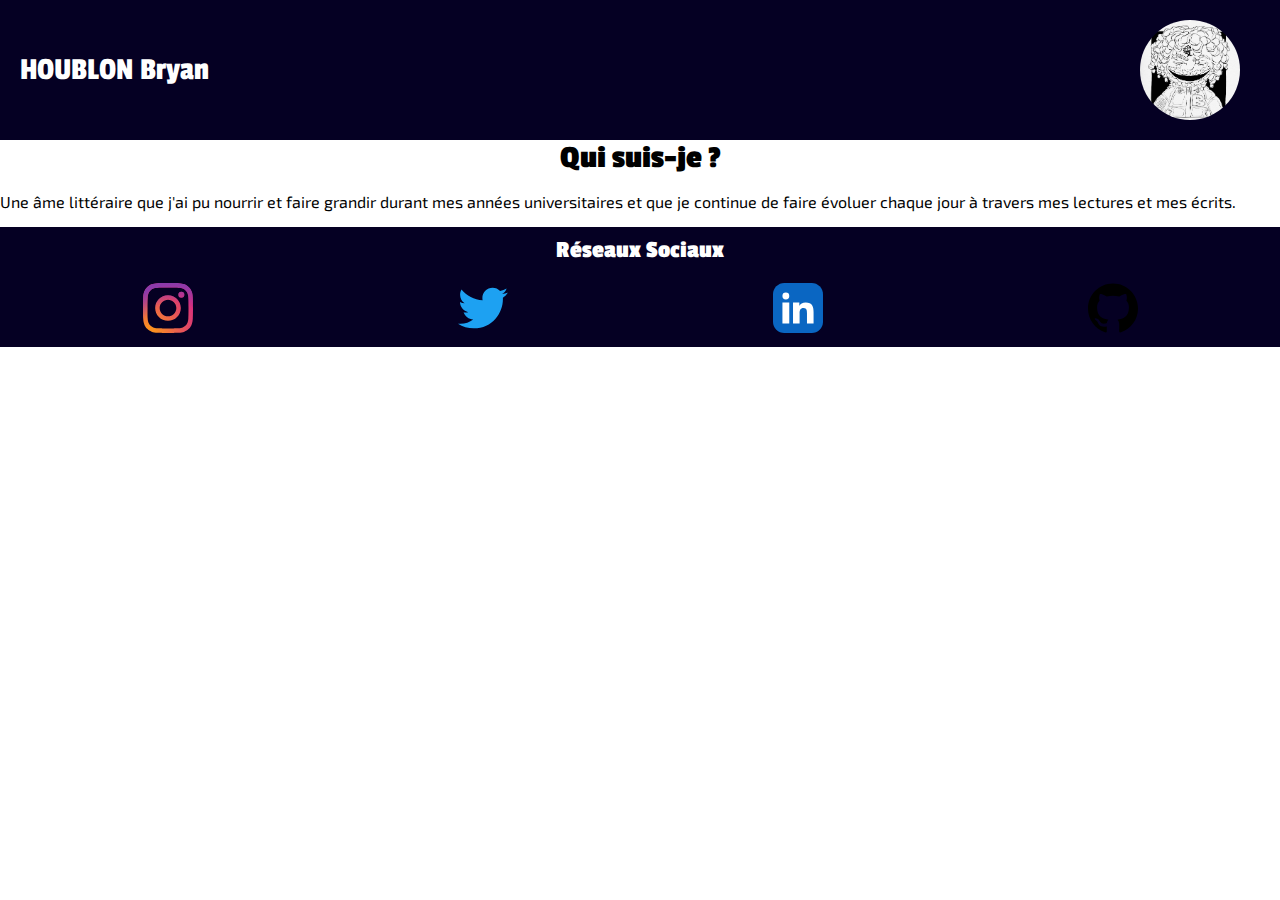
==== template.html @ 1bfe6172 "ajout du site" ====
<!DOCTYPE html>
<html lang="fr">
  <head>
    <meta charset="UTF-8" />

    <meta name="viewport" content="width=device-width, initial-scale=1.0" />

    <link href="styles.css" rel="stylesheet" />

    <link rel="preconnect" href="https://fonts.googleapis.com" />
    <link rel="preconnect" href="https://fonts.gstatic.com" crossorigin />
    <link
      href="https://fonts.googleapis.com/css2?family=DynaPuff&display=swap"
      rel="stylesheet"
    />

    <link
      href="https://fonts.googleapis.com/css2?family=Exo+2:ital,wght@1,300&display=swap"
      rel="stylesheet"
    />
    <link
      href="https://fonts.googleapis.com/css2?family=Passion+One&display=swap"
      rel="stylesheet"
    />

    <title>Qui est Bryan</title>
  </head>

  <body class="backGroundMultiColor">
    <header>
      <a href="index.html">
        <p class="fontSize">HOUBLON Bryan</p>
      </a>

      <img id="rotation" src="/images/taylor.JPG" alt="Jeune bg mignon" />
    </header>

    <main>
      <article>
        <h1>Qui suis-je ?</h1>
        <p>
          Une âme littéraire que j'ai pu nourrir et faire grandir durant mes
          années universitaires et que je continue de faire évoluer chaque jour
          à travers mes lectures et mes écrits.
        </p>
      </article>
      <article></article>
    </main>

    <footer>
      <h1>Réseaux Sociaux</h1>
      <div>
        <a class="scale" href="https://www.instagram.com/tayylor_h/"
          ><img src="/images/instalogo.svg" alt="logo instagram"
        /></a>
        <a class="scaleReverse" href="https://twitter.com/HopsTaylor"
          ><img src="/images/twitterlogo.svg" alt="logo twitter"
        /></a>
        <a
          class="scale"
          href="https://www.linkedin.com/in/bryan-houblon-172121211/"
          ><img src="/images/linkedinlogo.svg" alt="logo linkedIn"
        /></a>
        <a class="scaleReverse" href="https://github.com/Tayyyyylor">
          <img src="/images/githublogo.svg" alt="logo linkedIn"
        /></a>
      </div>
    </footer>
  </body>
</html>
---- styles.css ----
body {
  margin: 0;
}

h1 {
  text-align: center;
  margin: 0;
  font-family: "Passion One", cursive;
}

button {
  font-family: "DynaPuff", cursive;
}

a {
  text-decoration: none;
  color: white;
}

.fontSize {
  font-size: 2rem;
}

#rotation {
  -webkit-animation: rotate 5s linear infinite;
          animation: rotate 5s linear infinite;
}

@-webkit-keyframes bounce {
  0% {
    transform: translateY(-100%);
    opacity: 0;
  }
  5% {
    transform: translateY(-100%);
    opacity: 1;
  }
  15% {
    transform: translateY(0);
    padding-bottom: 5px;
  }
  30% {
    transform: translateY(-50%);
  }
  40% {
    transform: translateY(0%);
    padding-bottom: 6px;
  }
  50% {
    transform: translateY(-30%);
  }
  70% {
    transform: translateY(0%);
    padding-bottom: 7px;
  }
  80% {
    transform: translateY(-15%);
  }
  90% {
    transform: translateY(0%);
    padding-bottom: 8px;
  }
  95% {
    transform: translateY(-7%);
  }
  97% {
    transform: translateY(0%);
    padding-bottom: 9px;
  }
  99% {
    transform: translateY(-3%);
  }
  100% {
    transform: translateY(0);
    padding-bottom: 9px;
    opacity: 1;
  }
}

@keyframes bounce {
  0% {
    transform: translateY(-100%);
    opacity: 0;
  }
  5% {
    transform: translateY(-100%);
    opacity: 1;
  }
  15% {
    transform: translateY(0);
    padding-bottom: 5px;
  }
  30% {
    transform: translateY(-50%);
  }
  40% {
    transform: translateY(0%);
    padding-bottom: 6px;
  }
  50% {
    transform: translateY(-30%);
  }
  70% {
    transform: translateY(0%);
    padding-bottom: 7px;
  }
  80% {
    transform: translateY(-15%);
  }
  90% {
    transform: translateY(0%);
    padding-bottom: 8px;
  }
  95% {
    transform: translateY(-7%);
  }
  97% {
    transform: translateY(0%);
    padding-bottom: 9px;
  }
  99% {
    transform: translateY(-3%);
  }
  100% {
    transform: translateY(0);
    padding-bottom: 9px;
    opacity: 1;
  }
}
@-webkit-keyframes fade {
  0% {
    opacity: 0;
  }
  20% {
    opacity: 0.2;
  }
  30% {
    opacity: 0.3;
  }
  40% {
    opacity: 0.4;
  }
  50% {
    opacity: 0.5;
  }
  60% {
    opacity: 0.6;
  }
  70% {
    opacity: 0.7;
  }
  80% {
    opacity: 0.8;
  }
  90% {
    opacity: 0.9;
  }
  100% {
    opacity: 1;
  }
}
@keyframes fade {
  0% {
    opacity: 0;
  }
  20% {
    opacity: 0.2;
  }
  30% {
    opacity: 0.3;
  }
  40% {
    opacity: 0.4;
  }
  50% {
    opacity: 0.5;
  }
  60% {
    opacity: 0.6;
  }
  70% {
    opacity: 0.7;
  }
  80% {
    opacity: 0.8;
  }
  90% {
    opacity: 0.9;
  }
  100% {
    opacity: 1;
  }
}
@-webkit-keyframes runLeft {
  0% {
    transform: translateX(-100%);
  }
  100% {
    transform: translateX(0);
  }
}
@keyframes runLeft {
  0% {
    transform: translateX(-100%);
  }
  100% {
    transform: translateX(0);
  }
}
@-webkit-keyframes runRight {
  0% {
    transform: translateX(100%);
  }
  100% {
    transform: translateX(0);
  }
}
@keyframes runRight {
  0% {
    transform: translateX(100%);
  }
  100% {
    transform: translateX(0);
  }
}
@-webkit-keyframes runBottom {
  0% {
    transform: translateY(-100%);
  }
  100% {
    transform: translateY(0);
  }
}
@keyframes runBottom {
  0% {
    transform: translateY(-100%);
  }
  100% {
    transform: translateY(0);
  }
}
@-webkit-keyframes rotate {
  0% {
    transform: rotate(0deg);
  }
  100% {
    transform: rotate(359deg);
  }
}
@keyframes rotate {
  0% {
    transform: rotate(0deg);
  }
  100% {
    transform: rotate(359deg);
  }
}
@-webkit-keyframes scale {
  0% {
    transform: scale(0.8);
  }
  20% {
    transform: scale(1);
  }
  50% {
    transform: scale(1.2);
  }
  80% {
    transform: scale(1);
  }
  100% {
    transform: scale(0.8);
  }
}
@keyframes scale {
  0% {
    transform: scale(0.8);
  }
  20% {
    transform: scale(1);
  }
  50% {
    transform: scale(1.2);
  }
  80% {
    transform: scale(1);
  }
  100% {
    transform: scale(0.8);
  }
}
@-webkit-keyframes scaleReverse {
  0% {
    transform: scale(1.2);
  }
  20% {
    transform: scale(1);
  }
  50% {
    transform: scale(0.8);
  }
  80% {
    transform: scale(1);
  }
  100% {
    transform: scale(1.2);
  }
}
@keyframes scaleReverse {
  0% {
    transform: scale(1.2);
  }
  20% {
    transform: scale(1);
  }
  50% {
    transform: scale(0.8);
  }
  80% {
    transform: scale(1);
  }
  100% {
    transform: scale(1.2);
  }
}
header {
  font-family: "Passion One", cursive;
  display: flex;
  flex-direction: row;
  justify-content: space-between;
  align-items: center;
  background-color: rgb(5, 0, 35);
  color: white;
  padding: 20px;
}
header p {
  -webkit-animation: fade 2s;
          animation: fade 2s;
}
@media (min-width: 1024px) {
  header p {
    font-size: 36px;
  }
}
header img {
  -webkit-animation: fade 2s;
          animation: fade 2s;
  width: 70px;
  height: 70px;
  border-radius: 70px;
  margin-right: 20px;
}
@media (min-width: 1024px) {
  header img {
    width: 100px;
    height: 100px;
    border-radius: 100px;
  }
}
header button {
  border-radius: 20px;
  -webkit-animation: bounce 2s linear infinite;
          animation: bounce 2s linear infinite;
  transform: scale(1);
  color: #fff;
  background-image: linear-gradient(#a888f2, #743ef0);
}
@media (min-width: 1024px) {
  header button {
    width: 200px;
    height: 50px;
  }
}
header button:hover {
  -webkit-animation: none;
          animation: none;
  transform: scale(1.15);
  opacity: 0.9;
}

@keyframes bounce {
  0% {
    transform: translateY(-100%);
    opacity: 0;
  }
  5% {
    transform: translateY(-100%);
    opacity: 1;
  }
  15% {
    transform: translateY(0);
    padding-bottom: 5px;
  }
  30% {
    transform: translateY(-50%);
  }
  40% {
    transform: translateY(0%);
    padding-bottom: 6px;
  }
  50% {
    transform: translateY(-30%);
  }
  70% {
    transform: translateY(0%);
    padding-bottom: 7px;
  }
  80% {
    transform: translateY(-15%);
  }
  90% {
    transform: translateY(0%);
    padding-bottom: 8px;
  }
  95% {
    transform: translateY(-7%);
  }
  97% {
    transform: translateY(0%);
    padding-bottom: 9px;
  }
  99% {
    transform: translateY(-3%);
  }
  100% {
    transform: translateY(0);
    padding-bottom: 9px;
    opacity: 1;
  }
}
@keyframes fade {
  0% {
    opacity: 0;
  }
  20% {
    opacity: 0.2;
  }
  30% {
    opacity: 0.3;
  }
  40% {
    opacity: 0.4;
  }
  50% {
    opacity: 0.5;
  }
  60% {
    opacity: 0.6;
  }
  70% {
    opacity: 0.7;
  }
  80% {
    opacity: 0.8;
  }
  90% {
    opacity: 0.9;
  }
  100% {
    opacity: 1;
  }
}
@keyframes runLeft {
  0% {
    transform: translateX(-100%);
  }
  100% {
    transform: translateX(0);
  }
}
@keyframes runRight {
  0% {
    transform: translateX(100%);
  }
  100% {
    transform: translateX(0);
  }
}
@keyframes runBottom {
  0% {
    transform: translateY(-100%);
  }
  100% {
    transform: translateY(0);
  }
}
@keyframes rotate {
  0% {
    transform: rotate(0deg);
  }
  100% {
    transform: rotate(359deg);
  }
}
@keyframes scale {
  0% {
    transform: scale(0.8);
  }
  20% {
    transform: scale(1);
  }
  50% {
    transform: scale(1.2);
  }
  80% {
    transform: scale(1);
  }
  100% {
    transform: scale(0.8);
  }
}
@keyframes scaleReverse {
  0% {
    transform: scale(1.2);
  }
  20% {
    transform: scale(1);
  }
  50% {
    transform: scale(0.8);
  }
  80% {
    transform: scale(1);
  }
  100% {
    transform: scale(1.2);
  }
}
footer {
  background-color: rgb(5, 0, 35);
  color: white;
}
footer h1 {
  -webkit-animation: fade 2s;
          animation: fade 2s;
  padding: 10px;
  font-size: 24px;
}
footer div {
  display: flex;
  flex-direction: row;
  justify-content: space-around;
  padding: 10px;
}
footer div img {
  -webkit-animation: fade 2s;
          animation: fade 2s;
  width: 50px;
}
footer div img:hover {
  transform: scale(1.15);
}

.scale {
  -webkit-animation: scale 2s linear 1s infinite;
          animation: scale 2s linear 1s infinite;
}

.scaleReverse {
  -webkit-animation: scale 2s linear infinite;
          animation: scale 2s linear infinite;
}

@keyframes bounce {
  0% {
    transform: translateY(-100%);
    opacity: 0;
  }
  5% {
    transform: translateY(-100%);
    opacity: 1;
  }
  15% {
    transform: translateY(0);
    padding-bottom: 5px;
  }
  30% {
    transform: translateY(-50%);
  }
  40% {
    transform: translateY(0%);
    padding-bottom: 6px;
  }
  50% {
    transform: translateY(-30%);
  }
  70% {
    transform: translateY(0%);
    padding-bottom: 7px;
  }
  80% {
    transform: translateY(-15%);
  }
  90% {
    transform: translateY(0%);
    padding-bottom: 8px;
  }
  95% {
    transform: translateY(-7%);
  }
  97% {
    transform: translateY(0%);
    padding-bottom: 9px;
  }
  99% {
    transform: translateY(-3%);
  }
  100% {
    transform: translateY(0);
    padding-bottom: 9px;
    opacity: 1;
  }
}
@keyframes fade {
  0% {
    opacity: 0;
  }
  20% {
    opacity: 0.2;
  }
  30% {
    opacity: 0.3;
  }
  40% {
    opacity: 0.4;
  }
  50% {
    opacity: 0.5;
  }
  60% {
    opacity: 0.6;
  }
  70% {
    opacity: 0.7;
  }
  80% {
    opacity: 0.8;
  }
  90% {
    opacity: 0.9;
  }
  100% {
    opacity: 1;
  }
}
@keyframes runLeft {
  0% {
    transform: translateX(-100%);
  }
  100% {
    transform: translateX(0);
  }
}
@keyframes runRight {
  0% {
    transform: translateX(100%);
  }
  100% {
    transform: translateX(0);
  }
}
@keyframes runBottom {
  0% {
    transform: translateY(-100%);
  }
  100% {
    transform: translateY(0);
  }
}
@keyframes rotate {
  0% {
    transform: rotate(0deg);
  }
  100% {
    transform: rotate(359deg);
  }
}
@keyframes scale {
  0% {
    transform: scale(0.8);
  }
  20% {
    transform: scale(1);
  }
  50% {
    transform: scale(1.2);
  }
  80% {
    transform: scale(1);
  }
  100% {
    transform: scale(0.8);
  }
}
@keyframes scaleReverse {
  0% {
    transform: scale(1.2);
  }
  20% {
    transform: scale(1);
  }
  50% {
    transform: scale(0.8);
  }
  80% {
    transform: scale(1);
  }
  100% {
    transform: scale(1.2);
  }
}
main {
  font-family: "Exo 2", sans-serif;
}
main section {
  padding: 10px;
}
@media (min-width: 1024px) {
  main section {
    box-shadow: 10px 10px 20px grey;
    border-radius: 10px;
    margin: 20px;
  }
}
main section li {
  font-family: "DynaPuff", cursive;
  margin-bottom: 10px;
}
main section p {
  margin: 0;
}
main section img {
  width: 80px;
}

@media (min-width: 1024px) {
  .grid {
    display: grid;
    grid-template-columns: repeat(2, 1fr);
    grid-template-rows: 1fr;
    grid-column-gap: 0px;
    grid-row-gap: 0px;
  }
}

@media (min-width: 1024px) {
  .marginTop {
    -webkit-animation: runLeft 2s;
            animation: runLeft 2s;
  }
}
@media (min-width: 1024px) {
  .marginTop ul {
    margin-top: 77px;
  }
}

.backGroundBlue {
  background-color: rgb(5, 0, 35);
  color: white;
}
@media (min-width: 1024px) {
  .backGroundBlue {
    -webkit-animation: runRight 2s;
            animation: runRight 2s;
  }
}

@media (min-width: 1024px) {
  .runBottom {
    -webkit-animation: runBottom 2s;
            animation: runBottom 2s;
  }
}

.flexGif {
  display: flex;
  justify-content: space-around;
}

.fontTxt {
  font-family: "DynaPuff", cursive;
}

.fontAnnexe {
  font-family: "Exo 2", sans-serif;
}/*# sourceMappingURL=styles.css.map */
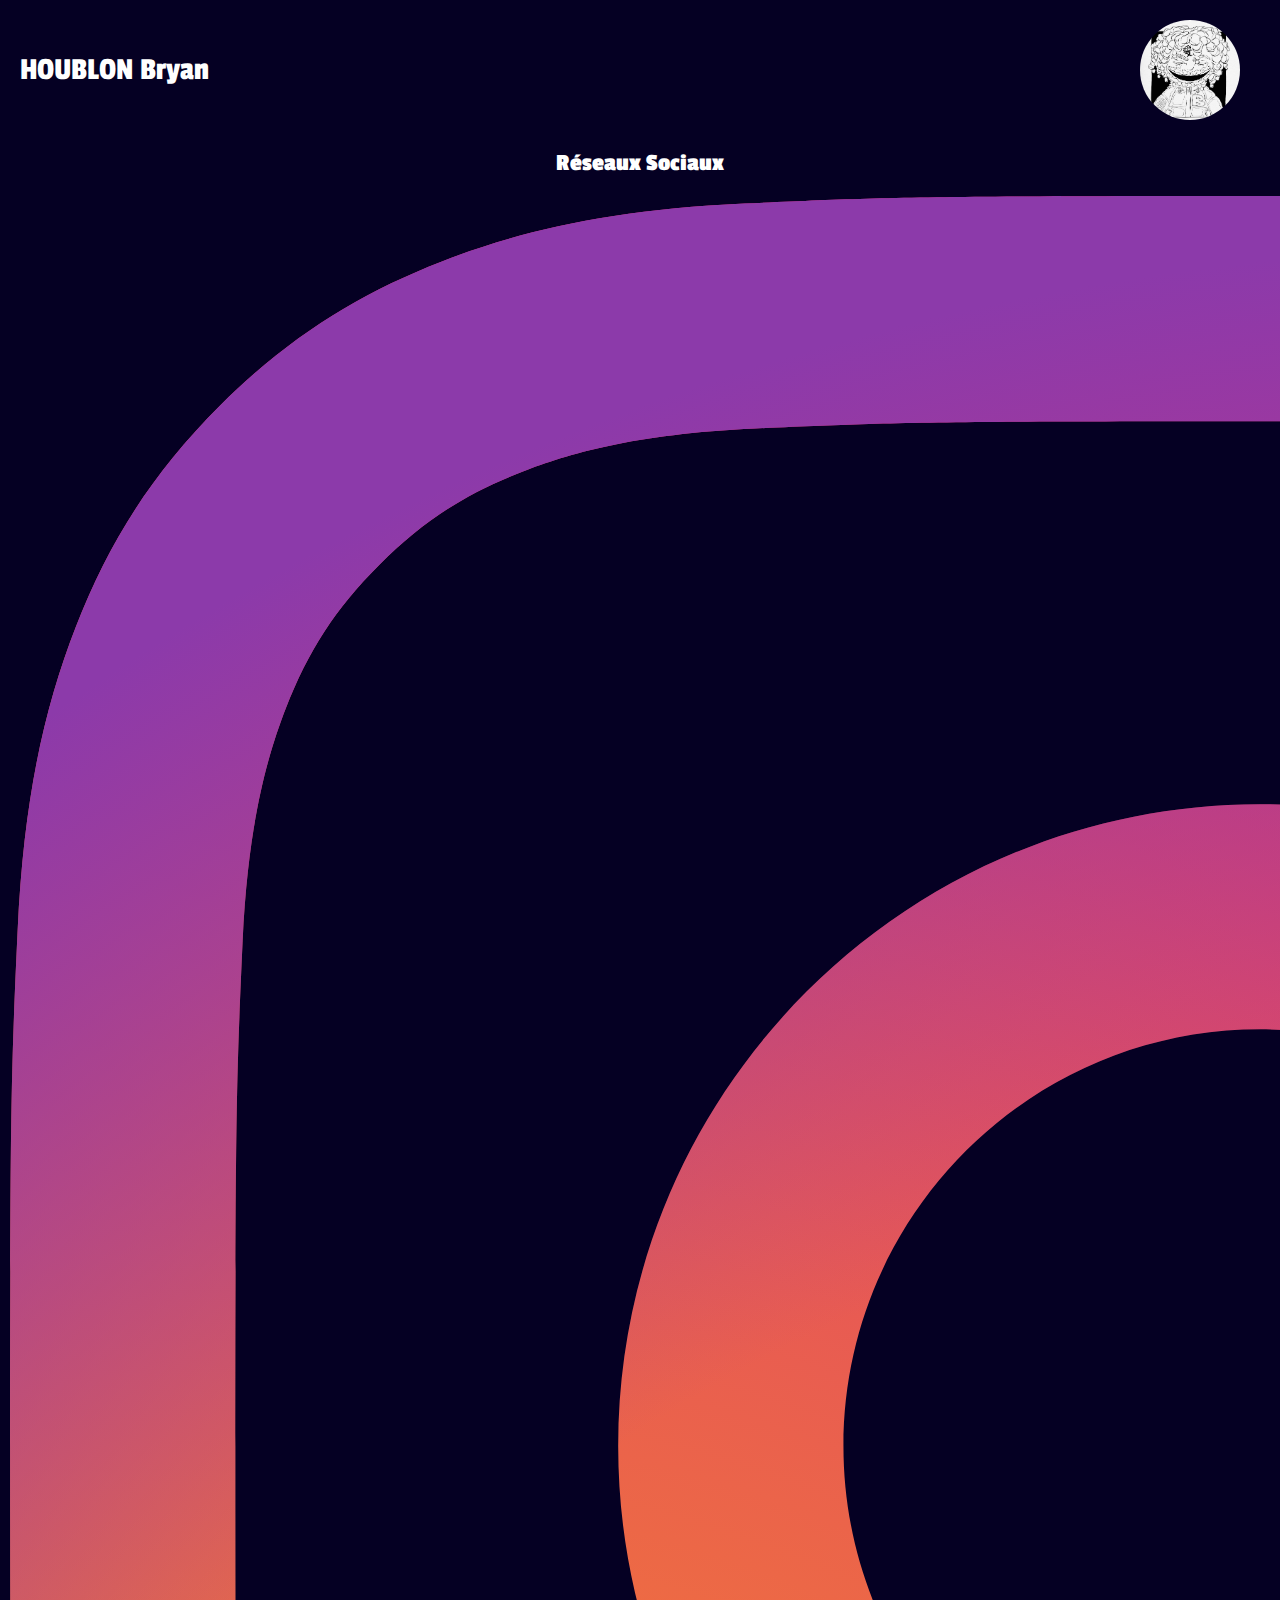
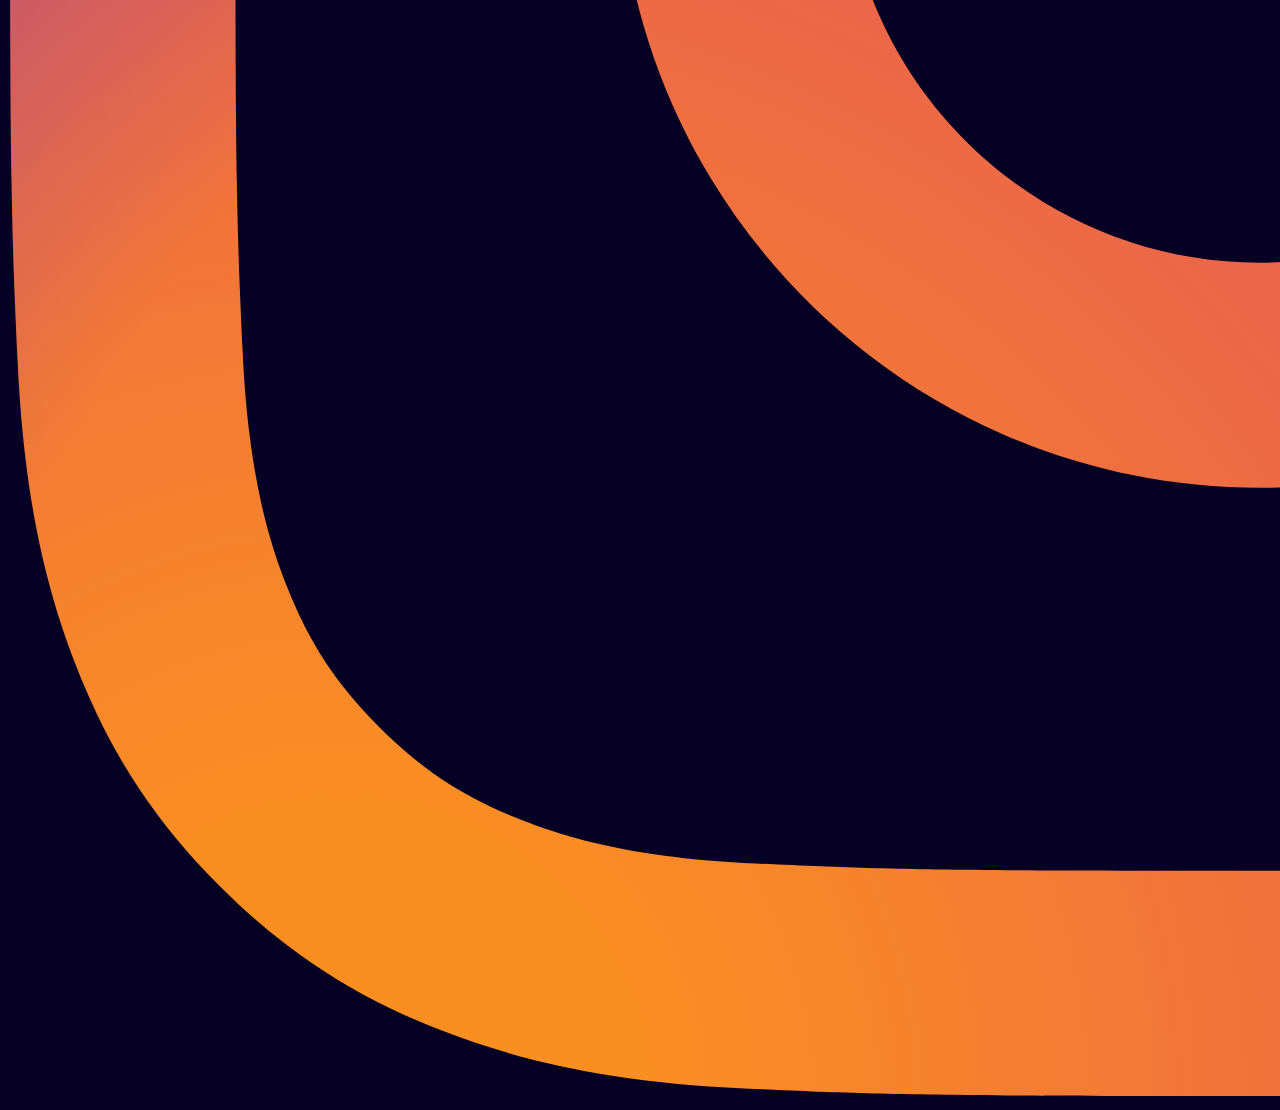
==== commit 0b5f0117: "fin" ====
--- a/template.html
+++ b/template.html
@@ -36,14 +36,6 @@
     </header>
 
     <main>
-      <article>
-        <h1>Qui suis-je ?</h1>
-        <p>
-          Une âme littéraire que j'ai pu nourrir et faire grandir durant mes
-          années universitaires et que je continue de faire évoluer chaque jour
-          à travers mes lectures et mes écrits.
-        </p>
-      </article>
       <article></article>
     </main>
 
--- a/styles.css
+++ b/styles.css
@@ -26,107 +26,6 @@
           animation: rotate 5s linear infinite;
 }
 
-@-webkit-keyframes bounce {
-  0% {
-    transform: translateY(-100%);
-    opacity: 0;
-  }
-  5% {
-    transform: translateY(-100%);
-    opacity: 1;
-  }
-  15% {
-    transform: translateY(0);
-    padding-bottom: 5px;
-  }
-  30% {
-    transform: translateY(-50%);
-  }
-  40% {
-    transform: translateY(0%);
-    padding-bottom: 6px;
-  }
-  50% {
-    transform: translateY(-30%);
-  }
-  70% {
-    transform: translateY(0%);
-    padding-bottom: 7px;
-  }
-  80% {
-    transform: translateY(-15%);
-  }
-  90% {
-    transform: translateY(0%);
-    padding-bottom: 8px;
-  }
-  95% {
-    transform: translateY(-7%);
-  }
-  97% {
-    transform: translateY(0%);
-    padding-bottom: 9px;
-  }
-  99% {
-    transform: translateY(-3%);
-  }
-  100% {
-    transform: translateY(0);
-    padding-bottom: 9px;
-    opacity: 1;
-  }
-}
-
-@keyframes bounce {
-  0% {
-    transform: translateY(-100%);
-    opacity: 0;
-  }
-  5% {
-    transform: translateY(-100%);
-    opacity: 1;
-  }
-  15% {
-    transform: translateY(0);
-    padding-bottom: 5px;
-  }
-  30% {
-    transform: translateY(-50%);
-  }
-  40% {
-    transform: translateY(0%);
-    padding-bottom: 6px;
-  }
-  50% {
-    transform: translateY(-30%);
-  }
-  70% {
-    transform: translateY(0%);
-    padding-bottom: 7px;
-  }
-  80% {
-    transform: translateY(-15%);
-  }
-  90% {
-    transform: translateY(0%);
-    padding-bottom: 8px;
-  }
-  95% {
-    transform: translateY(-7%);
-  }
-  97% {
-    transform: translateY(0%);
-    padding-bottom: 9px;
-  }
-  99% {
-    transform: translateY(-3%);
-  }
-  100% {
-    transform: translateY(0);
-    padding-bottom: 9px;
-    opacity: 1;
-  }
-}
 @-webkit-keyframes fade {
   0% {
     opacity: 0;
@@ -159,6 +58,7 @@
     opacity: 1;
   }
 }
+
 @keyframes fade {
   0% {
     opacity: 0;
@@ -239,20 +139,20 @@
     transform: translateY(0);
   }
 }
-@-webkit-keyframes rotate {
-  0% {
-    transform: rotate(0deg);
-  }
-  100% {
-    transform: rotate(359deg);
-  }
-}
-@keyframes rotate {
-  0% {
-    transform: rotate(0deg);
-  }
-  100% {
-    transform: rotate(359deg);
+@-webkit-keyframes runTop {
+  0% {
+    transform: translateY(100%);
+  }
+  100% {
+    transform: translateY(0);
+  }
+}
+@keyframes runTop {
+  0% {
+    transform: translateY(100%);
+  }
+  100% {
+    transform: translateY(0);
   }
 }
 @-webkit-keyframes scale {
@@ -336,10 +236,11 @@
 header p {
   -webkit-animation: fade 2s;
           animation: fade 2s;
+  font-size: 2rem;
 }
 @media (min-width: 1024px) {
   header p {
-    font-size: 36px;
+    font-size: 4rem;
   }
 }
 header img {
@@ -357,77 +258,7 @@
     border-radius: 100px;
   }
 }
-header button {
-  border-radius: 20px;
-  -webkit-animation: bounce 2s linear infinite;
-          animation: bounce 2s linear infinite;
-  transform: scale(1);
-  color: #fff;
-  background-image: linear-gradient(#a888f2, #743ef0);
-}
-@media (min-width: 1024px) {
-  header button {
-    width: 200px;
-    height: 50px;
-  }
-}
-header button:hover {
-  -webkit-animation: none;
-          animation: none;
-  transform: scale(1.15);
-  opacity: 0.9;
-}
-
-@keyframes bounce {
-  0% {
-    transform: translateY(-100%);
-    opacity: 0;
-  }
-  5% {
-    transform: translateY(-100%);
-    opacity: 1;
-  }
-  15% {
-    transform: translateY(0);
-    padding-bottom: 5px;
-  }
-  30% {
-    transform: translateY(-50%);
-  }
-  40% {
-    transform: translateY(0%);
-    padding-bottom: 6px;
-  }
-  50% {
-    transform: translateY(-30%);
-  }
-  70% {
-    transform: translateY(0%);
-    padding-bottom: 7px;
-  }
-  80% {
-    transform: translateY(-15%);
-  }
-  90% {
-    transform: translateY(0%);
-    padding-bottom: 8px;
-  }
-  95% {
-    transform: translateY(-7%);
-  }
-  97% {
-    transform: translateY(0%);
-    padding-bottom: 9px;
-  }
-  99% {
-    transform: translateY(-3%);
-  }
-  100% {
-    transform: translateY(0);
-    padding-bottom: 9px;
-    opacity: 1;
-  }
-}
+
 @keyframes fade {
   0% {
     opacity: 0;
@@ -484,12 +315,12 @@
     transform: translateY(0);
   }
 }
-@keyframes rotate {
-  0% {
-    transform: rotate(0deg);
-  }
-  100% {
-    transform: rotate(359deg);
+@keyframes runTop {
+  0% {
+    transform: translateY(100%);
+  }
+  100% {
+    transform: translateY(0);
   }
 }
 @keyframes scale {
@@ -542,13 +373,26 @@
   justify-content: space-around;
   padding: 10px;
 }
-footer div img {
+footer div i {
   -webkit-animation: fade 2s;
           animation: fade 2s;
   width: 50px;
-}
-footer div img:hover {
+  font-size: 3rem;
+}
+footer div i:hover {
   transform: scale(1.15);
+}
+
+.fa-twitter {
+  color: #1da1f2;
+}
+
+.fa-linkedin {
+  color: #0961b8;
+}
+
+.fa-instagram {
+  color: #f2095f;
 }
 
 .scale {
@@ -561,56 +405,6 @@
           animation: scale 2s linear infinite;
 }
 
-@keyframes bounce {
-  0% {
-    transform: translateY(-100%);
-    opacity: 0;
-  }
-  5% {
-    transform: translateY(-100%);
-    opacity: 1;
-  }
-  15% {
-    transform: translateY(0);
-    padding-bottom: 5px;
-  }
-  30% {
-    transform: translateY(-50%);
-  }
-  40% {
-    transform: translateY(0%);
-    padding-bottom: 6px;
-  }
-  50% {
-    transform: translateY(-30%);
-  }
-  70% {
-    transform: translateY(0%);
-    padding-bottom: 7px;
-  }
-  80% {
-    transform: translateY(-15%);
-  }
-  90% {
-    transform: translateY(0%);
-    padding-bottom: 8px;
-  }
-  95% {
-    transform: translateY(-7%);
-  }
-  97% {
-    transform: translateY(0%);
-    padding-bottom: 9px;
-  }
-  99% {
-    transform: translateY(-3%);
-  }
-  100% {
-    transform: translateY(0);
-    padding-bottom: 9px;
-    opacity: 1;
-  }
-}
 @keyframes fade {
   0% {
     opacity: 0;
@@ -667,12 +461,12 @@
     transform: translateY(0);
   }
 }
-@keyframes rotate {
-  0% {
-    transform: rotate(0deg);
-  }
-  100% {
-    transform: rotate(359deg);
+@keyframes runTop {
+  0% {
+    transform: translateY(100%);
+  }
+  100% {
+    transform: translateY(0);
   }
 }
 @keyframes scale {
@@ -773,6 +567,11 @@
   }
 }
 
+.runTop {
+  -webkit-animation: runTop 2s;
+          animation: runTop 2s;
+}
+
 .flexGif {
   display: flex;
   justify-content: space-around;
